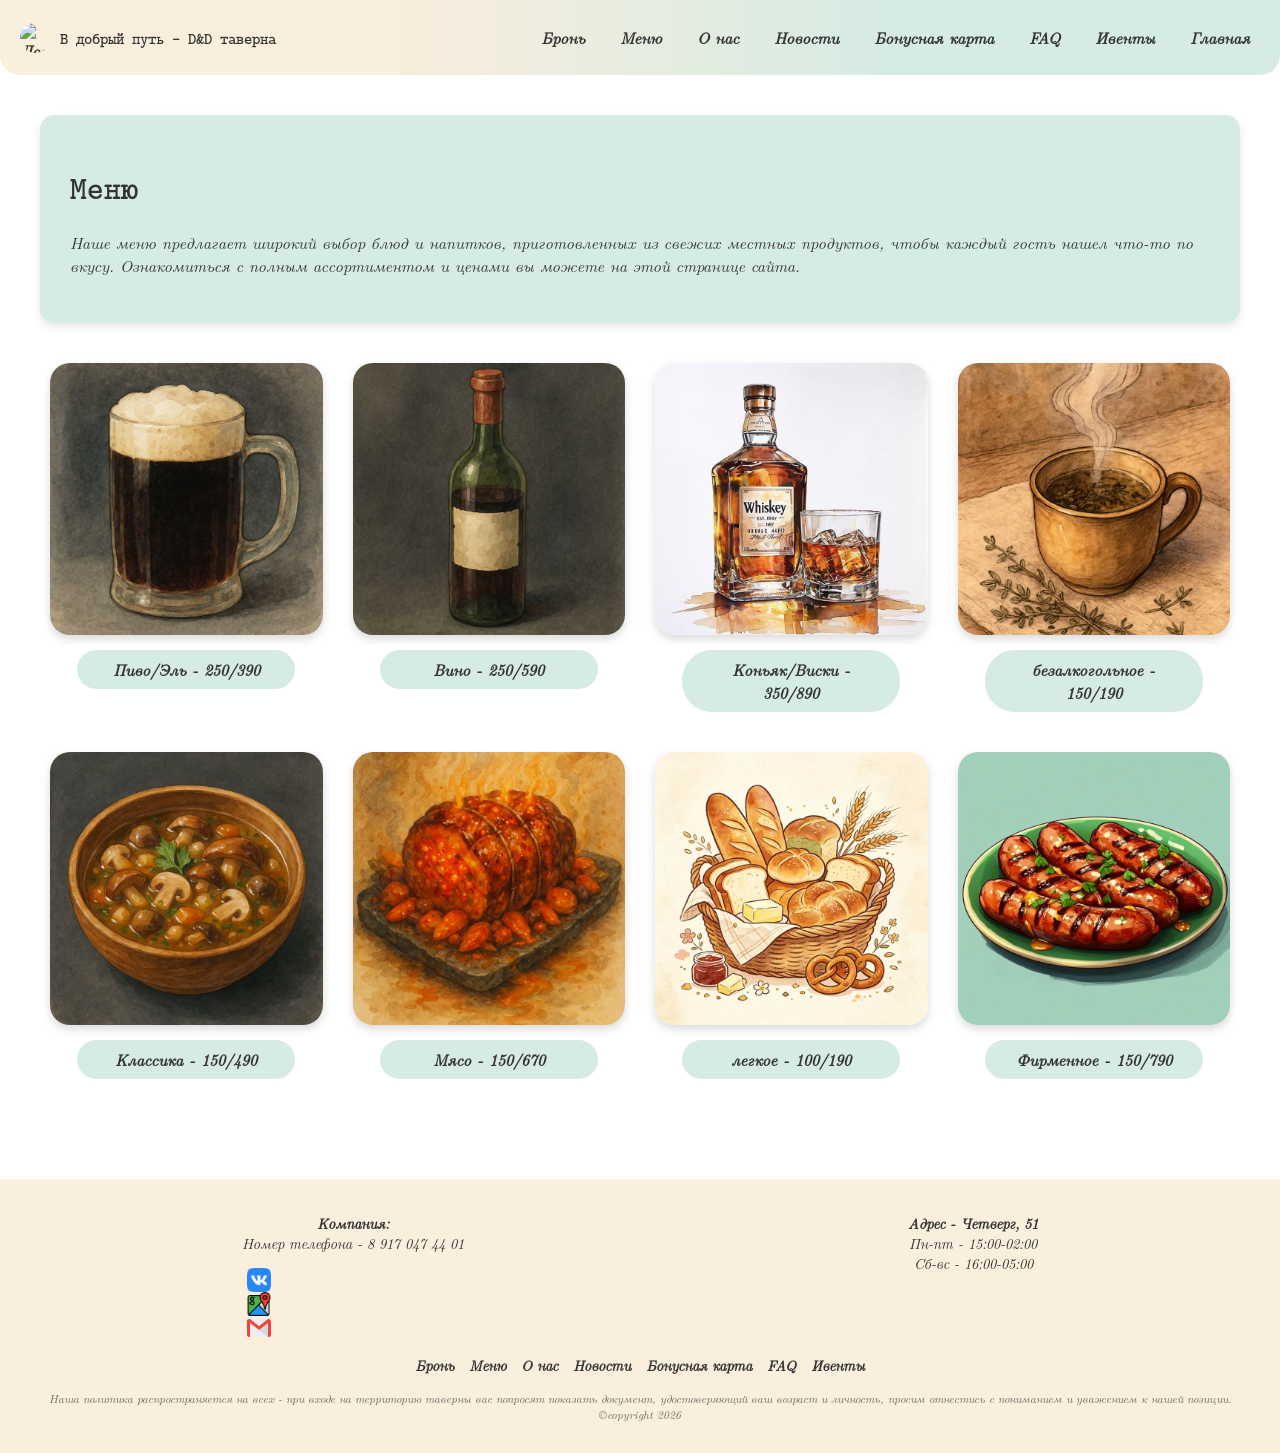
==== menu.html @ db8d9962 "add all files" ====
<!DOCTYPE html>
<html lang="ru">
<head>
    <meta charset="UTF-8">
    <meta name="viewport" content="width=device-width, initial-scale=1.0">
    <title>Меню - D&D таверна</title>
    <link rel="stylesheet" href="style.css"> <!-- Убедитесь, что путь правильный -->
</head>
<body>

    <!-- ШАПКА -->
    <header class="header">
        <div class="logo">
            <!-- Замените img/logo.png на путь к вашей иконке глобуса -->
            <img src="img/logo.png" alt="Логотип" class="rounded-logo">
            <span>В добрый путь - D&D таверна</span>
        </div>
        <nav>
            <ul>
                <li><a href="booking.html">Бронь</a></li>
                <li><a href="menu.html">Меню</a></li>
                <li><a href="about.html">О нас</a></li>
                <li><a href="news.html">Новости</a></li>
                <li><a href="card.html">Бонусная карта</a></li>
                <li><a href="faq.html">FAQ</a></li>
                <li><a href="events.html">Ивенты</a></li>
                <li><a href="index.html">Главная</a></li>
            </ul>
        </nav>
    </header>

    <!-- ОСНОВНОЙ КОНТЕНТ -->
    <div class="container">
        
        <!-- Вводный блок с описанием -->
        <div class="section intro-section">
            <div class="section-text">
                <h1>Меню</h1>
                <p>Наше меню предлагает широкий выбор блюд и напитков, приготовленных из свежих местных продуктов, чтобы каждый гость нашел что-то по вкусу. Ознакомиться с полным ассортиментом и ценами вы можете на этой странице сайта.</p>
            </div>
        </div>

        <!-- Сетка с карточками (Напитки) -->
        <div class="menu-grid">
            <div class="menu-item">
                <div class="menu-image">
                    <!-- Замените пути к картинкам -->
                    <img src="img/1.jpg" alt="Пиво">
                </div>
                <div class="menu-label">Пиво/Эль - 250/390</div>
            </div>
            <div class="menu-item">
                <div class="menu-image">
                    <img src="img/2.jpg" alt="Вино">
                </div>
                <div class="menu-label">Вино - 250/590</div>
            </div>
            <div class="menu-item">
                <div class="menu-image">
                    <img src="img/3.jpg" alt="Виски">
                </div>
                <div class="menu-label">Коньяк/Виски - 350/890</div>
            </div>
            <div class="menu-item">
                <div class="menu-image">
                    <img src="img/4.jpg" alt="Безалкогольное">
                </div>
                <div class="menu-label">безалкогольное - 150/190</div>
            </div>
        </div>

        <!-- Сетка с карточками (Еда) -->
        <div class="menu-grid">
            <div class="menu-item">
                <div class="menu-image">
                    <img src="img/5.jpg" alt="Классика">
                </div>
                <div class="menu-label">Классика - 150/490</div>
            </div>
            <div class="menu-item">
                <div class="menu-image">
                    <img src="img/6.jpg" alt="Мясо">
                </div>
                <div class="menu-label">Мясо - 150/670</div>
            </div>
            <div class="menu-item">
                <div class="menu-image">
                    <img src="img/7.jpg" alt="Легкое">
                </div>
                <div class="menu-label">легкое - 100/190</div>
            </div>
            <div class="menu-item">
                <div class="menu-image">
                    <img src="img/8.jpg" alt="Фирменное">
                </div>
                <div class="menu-label">Фирменное - 150/790</div>
            </div>
        </div>

    </div>

    <!-- ПОДВАЛ -->
    <footer>
        <div class="footer-info">
            <div>
                <p><strong>Компания:</strong><br>Номер телефона - 8 917 047 44 01</p>
                <div class="social-icons">
                    <a href="#"><img src="img/vk.png" alt="VK"></a>
                    <a href="#"><img src="img/google.png" alt="OK"></a>
                    <a href="#"><img src="img/mail.png" alt="Mail"></a>
                </div>
            </div>
            <div>
                <p><strong>Адрес - Четверг, 51</strong><br>
                Пн-пт - 15:00-02:00<br>
                Сб-вс - 16:00-05:00</p>
            </div>
        </div>
        
        <div class="footer-nav">
            <ul>
                <li><a href="booking.html">Бронь</a></li>
                <li><a href="menu.html">Меню</a></li>
                <li><a href="about.html">О нас</a></li>
                <li><a href="news.html">Новости</a></li>
                <li><a href="card.html">Бонусная карта</a></li>
                <li><a href="faq.html">FAQ</a></li>
                <li><a href="events.html">Ивенты</a></li>
            </ul>
        </div>
        
        <p style="font-size: 0.8em; margin-top: 15px; opacity: 0.7;">
            Наша политика распространяется на всех - при входе на территорию таверны вас попросят показать документ, удостоверяющий ваш возраст и личность, просим отнестись с пониманием и уважением к нашей позиции.<br>
            ©copyright 2026
        </p>
    </footer>

</body>
</html>
---- style.css ----
/* =========================================
   1. БАЗОВЫЕ СТИЛИ И ШРИФТЫ
   ========================================= */
@font-face {
  font-family: 'NewFontMMM';
  src: url('img/NewCMMono10-Bold.otf') format('opentype');
  font-weight: 400;
  font-display: swap;
}
@font-face {
  font-family: 'NewFontSSS';
  src: url('img/NewCM10-Italic.otf') format('opentype');
  font-weight: 400;
  font-display: swap;
}

body {
    font-family: 'NewFontSSS', sans-serif;
    background-color: #ffffff;
    color: #333;
    margin: 0;
    padding: 0;
}

span { font-family: 'NewFontMMM'; }
h1, h2, h3, h4, h5, h6 { font-family: 'NewFontMMM', monospace; }
p { font-family: 'NewFontSSS', sans-serif; }
img { max-width: 100%; height: auto; display: block; }

/* =========================================
   2. ШАПКА И ПОДВАЛ
   ========================================= */
.header {
    display: flex;
    justify-content: space-between;
    align-items: center;
    height: 75px;
    background: linear-gradient(90deg, #FAEEDD 30%, #D5EBE4 70%);
    border-bottom-left-radius: 20px;
    border-bottom-right-radius: 20px;
    padding: 0 20px;
    box-sizing: border-box;
}

.logo { display: flex; align-items: center; font-weight: bold; }
.rounded-logo { width: 30px; height: 30px; border-radius: 50%; margin-right: 10px; object-fit: cover; }

.header nav ul {
    list-style: none; padding: 0; margin: 0;
    display: flex; gap: 15px; flex-wrap: wrap;
}
.header nav ul li a {
    text-decoration: none; color: #333; font-weight: bold;
    padding: 8px 10px; border-radius: 5px; transition: background 0.3s;
}
.header nav ul li a:hover { background-color: rgba(255,255,255,0.5); }

footer {
    background-color: #FAEEDD; color: #333; text-align: center;
    padding: 20px; font-size: 0.9em; margin-top: 40px;
}
footer .footer-nav ul {
    list-style: none; padding: 0; margin: 0 0 15px 0;
    display: flex; justify-content: center; flex-wrap: wrap; gap: 15px;
}
footer .footer-nav ul li a { text-decoration: none; color: #333; font-weight: bold; }
.footer-info { display: flex; justify-content: space-around; margin-bottom: 15px; flex-wrap: wrap; }
.social-icons img { width: 24px; height: 24px; vertical-align: middle; margin: 0 5px; }

/* =========================================
   3. ОБЩИЕ КОМПОНЕНТЫ
   ========================================= */
.container { max-width: 1200px; margin: 20px auto; padding: 20px; }

/* Универсальный баннер */
.banner {
    padding: 30px 40px;
    border-radius: 25px;
    margin-bottom: 30px;
    display: flex;
    justify-content: space-between;
    align-items: center;
    gap: 20px;
}
.banner-mint { background-color: #D5EBE4; color: #333; }
.banner-green { background-color: #45B980; color: white; }
.banner h1 { margin-top: 0; margin-bottom: 15px; font-size: 2em; }
.banner p { margin: 0; line-height: 1.5; font-size: 1.1em; max-width: 90%; }

/* Универсальные секции */
.section {
    display: flex; align-items: center; margin-bottom: 40px;
    background-color: #D5EBE4; padding: 30px;
    border-radius: 15px; box-shadow: 0 4px 8px rgba(0, 0, 0, 0.1);
    gap: 30px;
}
.section.reverse { flex-direction: row-reverse; }
.section-text { flex: 1; }
.section-image { flex: 1; text-align: center; }
.section-image img { border-radius: 15px; box-shadow: 0 4px 8px rgba(0, 0, 0, 0.1); }

/* Кнопки */
.button {
    display: inline-block;
    background: rgba(255, 255, 255, 0.5);
    color: #333;
    border: 2px solid #fff;
    padding: 15px 30px;
    border-radius: 15px;
    font-family: 'NewFontSSS', sans-serif;
    font-size: 1.1em;
    font-weight: bold;
    text-align: center;
    text-decoration: none;
    cursor: pointer;
    transition: all 0.3s ease;
    margin-top: 15px;
}
.button:hover { background: #fff; color: #45B980; transform: translateY(-2px); }

/* Модальные окна */
.modal {
    border: none; border-radius: 20px; padding: 0;
    width: 90%; max-width: 450px;
    box-shadow: 0 10px 30px rgba(0, 0, 0, 0.2);
    background-color: #fff; margin: auto;
    font-family: 'NewFontSSS', sans-serif;
}
.modal::backdrop { background-color: rgba(0, 0, 0, 0.5); backdrop-filter: blur(3px); }
.modal-header {
    background-color: #45B980; color: #333; padding: 20px;
    display: flex; justify-content: space-between; align-items: center;
    border-bottom: 2px solid #e0d0b8;
}
.modal-header h2 { margin: 0; font-size: 1.4em; }
.close-btn { background: none; border: none; color: #333; font-size: 2em; cursor: pointer; line-height: 1; }
.close-btn:hover { color: #45B980; }
.modal-body { padding: 25px; text-align: center; font-size: 1.1em; }

.highlight-box {
    background-color: #D5EBE4; padding: 15px; border-radius: 10px;
    font-weight: bold; font-size: 1.3em; color: #333;
    margin: 15px 0; border: 2px dashed #45B980;
    display: inline-block; width: 100%; box-sizing: border-box;
}

/* =========================================
   4. СТРАНИЦЫ
   ========================================= */

/* --- Главная (Шахматка) --- */
.home-grid { display: grid; grid-template-columns: 1fr 1fr; gap: 30px; margin: 30px 0; }
.home-card.text-card {
    background-color: #D5EBE4; border-radius: 30px; padding: 40px;
    display: flex; flex-direction: column; justify-content: space-between;
}
.home-card p { margin-top: 0; margin-bottom: 30px; line-height: 1.6; font-size: 1.1em; color: #333; }
.home-btn {
    background-color: rgba(255, 255, 255, 0.4); color: #fff; border: none;
    padding: 20px 40px; border-radius: 20px; font-size: 1.5em;
    font-family: 'NewFontSSS', cursive; cursor: pointer; transition: all 0.3s ease;
    width: 100%; text-align: center; letter-spacing: 2px;
}
.home-btn:hover { background-color: rgba(255, 255, 255, 0.7); color: #45B980; }
.home-image { width: 100%; height: 100%; border-radius: 30px; overflow: hidden; box-shadow: 0 10px 20px rgba(0, 0, 0, 0.15); }
.home-image img { width: 100%; height: 100%; object-fit: cover; }

/* --- Меню --- */
.menu-grid { display: grid; grid-template-columns: repeat(4, 1fr); gap: 30px; margin-bottom: 40px; padding: 0 10px; }
.menu-item { display: flex; flex-direction: column; align-items: center; text-align: center; }
.menu-image {
    width: 100%; aspect-ratio: 1 / 1; border-radius: 20px; overflow: hidden;
    box-shadow: 0 4px 10px rgba(0, 0, 0, 0.15); margin-bottom: 15px; background-color: #fff;
}
.menu-image img { width: 100%; height: 100%; object-fit: cover; transition: transform 0.3s; }
.menu-item:hover .menu-image img { transform: scale(1.05); }
.menu-label { background-color: #D5EBE4; color: #333; padding: 8px 20px; border-radius: 30px; font-weight: bold; width: 80%; box-sizing: border-box; }

/* --- FAQ --- */
.faq-list { display: flex; flex-direction: column; gap: 15px; margin-bottom: 40px; }
.faq-item { background-color: #D5EBE4; border-radius: 20px; transition: background-color 0.3s; overflow: hidden; }
.faq-item summary { padding: 20px 25px; font-weight: bold; cursor: pointer; list-style: none; position: relative; outline: none; }
.faq-item summary::-webkit-details-marker { display: none; }
.faq-item summary::after {
    content: '+'; position: absolute; right: 25px; top: 50%;
    transform: translateY(-50%); font-size: 1.5em; color: #45B980; transition: transform 0.3s;
}
.faq-item[open] summary::after { content: '−'; transform: translateY(-50%) rotate(180deg); }
.faq-item[open] { background-color: #E8F4EF; }
.faq-answer { padding: 0 25px 20px 25px; color: #444; line-height: 1.6; animation: fadeIn 0.4s ease-in-out; }
@keyframes fadeIn { from { opacity: 0; transform: translateY(-5px); } to { opacity: 1; transform: translateY(0); } }

/* --- Ивенты --- */
.events-grid { display: grid; grid-template-columns: repeat(3, 1fr); gap: 20px; margin-bottom: 40px; }
.event-card { background-color: #D5EBE4; border-radius: 20px; overflow: hidden; display: flex; flex-direction: column; box-shadow: 0 4px 10px rgba(0,0,0,0.05); }
.event-card img { width: 100%; height: 200px; object-fit: cover; }
.event-content { padding: 20px; display: flex; flex-direction: column; flex: 1; }
.event-content strong { display: block; margin-bottom: 10px; font-size: 1.1em; }
.event-content p { margin: 0 0 15px 0; font-size: 0.95em; line-height: 1.4; flex: 1; }
.event-date { color: #45B980; font-weight: bold; font-size: 0.9em; }
.review-btn { white-space: nowrap; background: rgba(255,255,255,0.4); }
.review-btn:hover { background: white; color: #45B980; }

/* --- О нас (Руководство) --- */
.about-page { display: flex; flex-direction: column; gap: 30px; margin: 30px 0; }
.about-info-grid { display: grid; grid-template-columns: 1fr 1fr; gap: 30px; }
.about-info-card { background-color: #D5EBE4; border-radius: 25px; padding: 30px; }
.about-info-card h2 { margin-top: 0; margin-bottom: 15px; font-size: 1.5em; color: #333; }
.about-info-card p { margin: 0; line-height: 1.6; color: #444; }

.leadership-section {
    background-color: #D5EBE4; border-radius: 25px; padding: 30px 40px;
    display: flex; flex-direction: column; align-items: flex-start;
}
.leadership-section > h2 { margin-top: 0; margin-bottom: 30px; font-size: 1.8em; color: #333; width: 100%; }
.leadership-grid { display: grid; grid-template-columns: repeat(4, 1fr); gap: 20px; width: 100%; }
.leader-card { display: flex; flex-direction: column; align-items: center; text-align: center; }
.leader-image { width: 100%; aspect-ratio: 1 / 1; border-radius: 20px; overflow: hidden; margin-bottom: 15px; box-shadow: 0 4px 10px rgba(0, 0, 0, 0.15); }
.leader-image img { width: 100%; height: 100%; object-fit: cover; transition: filter 0.3s ease; }
.leader-info { display: flex; flex-direction: column; gap: 5px; }
.leader-info strong { font-size: 1.1em; color: #333; }
.leader-info span { font-size: 0.95em; color: #45B980; font-weight: bold; }

/* --- Новости --- */
.news-grid { display: grid; grid-template-columns: 1fr 1fr; gap: 40px 30px; margin: 30px 0 50px; }
.news-card { position: relative; display: flex; align-items: center; gap: 20px; }
.news-image {
    flex-shrink: 0; width: 200px; height: 200px; border-radius: 20px;
    overflow: hidden; box-shadow: 0 4px 10px rgba(0, 0, 0, 0.15);
    position: relative; z-index: 2;
}
.news-image img { width: 100%; height: 100%; object-fit: cover; }
.news-content {
    background-color: #D5EBE4; padding: 20px; border-radius: 20px; flex: 1;
    margin-left: -30px; padding-left: 40px; min-height: 150px;
    display: flex; flex-direction: column; justify-content: center;
}
.news-content p { margin: 0 0 10px 0; font-size: 0.95em; line-height: 1.4; color: #333; }
.news-date-small { font-size: 0.85em; color: #45B980; font-weight: bold; }
.news-date-bottom {
    position: absolute; bottom: -25px; left: 50px;
    color: #45B980; font-weight: bold; font-size: 1em; font-style: italic; z-index: 3;
}

/* --- Бонусная карта --- */
.card-section { display: flex; justify-content: center; align-items: center; gap: 20px; margin: 40px 0; position: relative; }
.card-dice { width: 150px; flex-shrink: 0; filter: drop-shadow(0 10px 15px rgba(0,0,0,0.2)); }
.left-dice { transform: rotate(-15deg) translateY(-50px); }
.right-dice { transform: rotate(15deg) translateY(50px); }
.card-form-container { background-color: #D5EBE4; padding: 40px 50px; border-radius: 30px; width: 100%; max-width: 600px; box-shadow: 0 10px 30px rgba(0, 0, 0, 0.05); z-index: 2; }
.card-form-container h2 { margin-top: 0; margin-bottom: 30px; font-size: 1.6em; color: #333; text-align: left; }
.form-group { margin-bottom: 20px; display: flex; flex-direction: column; }
.form-group label { margin-bottom: 8px; font-weight: bold; color: #333; font-size: 1em; }
.form-group input {
    padding: 15px 20px; border: none; border-radius: 25px;
    font-size: 1em; font-family: 'NewFontSSS', sans-serif;
    background-color: #fff; color: #333; outline: none; transition: box-shadow 0.3s ease;
}
.form-group input:focus { box-shadow: 0 0 0 3px #45B980; }
.form-group input::placeholder { color: #999; }
.error-text { color: #d9534f; font-size: 0.85em; margin-top: 5px; min-height: 15px; }
.submit-btn {
    width: 100%; background-color: rgba(255, 255, 255, 0.4); color: #fff;
    font-size: 1.5em; padding: 15px; border-radius: 20px; margin-top: 10px;
    border: none; cursor: pointer; font-family: 'NewFontSSS', cursive; transition: all 0.3s ease;
}
.submit-btn:hover { background-color: rgba(255, 255, 255, 0.7); color: #45B980; }

/* --- Плашка успеха --- */
.toast-notification {
    position: fixed; top: 20px; left: 50%; transform: translateX(-50%) translateY(-100px);
    background-color: #45B980; color: white; padding: 15px 30px; border-radius: 15px;
    font-size: 1.1em; box-shadow: 0 5px 15px rgba(0,0,0,0.2); z-index: 1000;
    transition: transform 0.4s ease, opacity 0.4s ease; opacity: 0;
    font-family: 'NewFontSSS', sans-serif; text-align: center;
}
.toast-notification.show { transform: translateX(-50%) translateY(0); opacity: 1; }

/* =========================================
   5. АДАПТИВНОСТЬ (Собрано в одном месте)
   ========================================= */
@media (max-width: 992px) {
    .menu-grid, .events-grid { grid-template-columns: repeat(2, 1fr); }
    .section { flex-direction: column; text-align: center; }
    .section.reverse { flex-direction: column; }
    .banner { flex-direction: column; text-align: center; }
    .banner p { max-width: 100%; }
    
    .home-grid { grid-template-columns: 1fr; }
    .home-grid > div:nth-child(1) { order: 1; }
    .home-grid > div:nth-child(2) { order: 2; }
    .home-grid > div:nth-child(3) { order: 3; }
    .home-grid > div:nth-child(4) { order: 4; }
    .home-btn { font-size: 1.2em; padding: 15px 20px; }
    
    .leadership-grid { grid-template-columns: repeat(2, 1fr); }
    
    .news-grid { grid-template-columns: 1fr; }
    .news-card { flex-direction: column; gap: 0; }
    .news-image { width: 100%; height: 250px; }
    .news-content {
        margin-left: 0; padding-left: 20px; border-radius: 0 0 20px 20px;
        margin-top: -20px; padding-top: 30px;
    }
    .news-date-bottom { position: static; margin-top: 15px; margin-left: 20px; text-align: left; }
    
    .card-dice { display: none; }
    .card-form-container { padding: 30px; }
}

@media (max-width: 768px) {
    .about-info-grid { grid-template-columns: 1fr; }
}

@media (max-width: 576px) {
    .header { flex-direction: column; height: auto; padding: 15px; gap: 15px; }
    .header nav ul { justify-content: center; }
    .menu-grid, .events-grid { grid-template-columns: 1fr; }
    .footer-info { flex-direction: column; gap: 20px; }
    .banner { padding: 20px; }
    .banner h1 { font-size: 1.5em; }
    .leadership-grid { grid-template-columns: 1fr; }
    .leadership-section { padding: 20px; }
}
/* =========================================
   ИСПРАВЛЕНИЯ ДЛЯ ГЛАВНОЙ СТРАНИЦЫ (index.html)
   ========================================= */

/* Сетка для главной страницы */
.about-layout {
    display: grid;
    grid-template-columns: 1fr 1fr; /* Две колонки */
    grid-template-rows: auto auto; /* Две строки */
    gap: 30px;
    margin-top: 30px;
    margin-bottom: 30px;
}

/* Верхний текстовый блок */
.about-text-block {
    background-color: #D5EBE4;
    border-radius: 30px;
    padding: 40px;
}

.about-text-block p {
    margin-top: 0;
    margin-bottom: 15px;
    line-height: 1.6;
    font-size: 1.05em;
    color: #333;
}
.about-text-block p:last-child { margin-bottom: 0; }

/* Правая картинка (растягиваем на две строки) */
.about-side-image {
    grid-column: 2;
    grid-row: 1 / span 2;
    border-radius: 30px;
    overflow: hidden;
    box-shadow: 0 10px 20px rgba(0, 0, 0, 0.15);
}

.about-side-image img {
    width: 100%;
    height: 100%;
    object-fit: cover;
}

/* Нижний блок (Кубик + Текст + Кнопка) */
.about-bottom-block {
    display: flex;
    align-items: center;
    gap: 30px;
    background-color: #D5EBE4;
    border-radius: 30px;
    padding: 40px;
    position: relative; /* Чтобы кубик мог вылезать за края */
}

/* Кубик */
.about-dice {
    flex-shrink: 0;
    width: 150px;
    margin-left: -60px; /* Сдвигаем кубик влево */
    filter: drop-shadow(0 10px 15px rgba(0,0,0,0.3));
    transform: rotate(-15deg);
}

.about-bottom-content { flex: 1; }

.about-bottom-content p {
    margin-top: 0;
    margin-bottom: 20px;
    line-height: 1.6;
    font-size: 1.05em;
    color: #333;
}

/* =========================================
   КНОПКА "ЗАБРОНИРОВАТЬ" (Стили как на макете)
   ========================================= */
a.about-btn {
    display: block; /* Делаем блочной, чтобы занимала всю ширину */
    background-color: rgba(255, 255, 255, 0.4); /* Полупрозрачный белый */
    color: #fff; /* Белый текст */
    border: none;
    padding: 15px 40px;
    border-radius: 20px;
    font-size: 1.5em;
    font-family: 'NewFontSSS', cursive; /* Рукописный шрифт */
    cursor: pointer;
    transition: all 0.3s ease;
    text-align: center;
    letter-spacing: 2px;
    box-shadow: 0 4px 10px rgba(0,0,0,0.1);
    text-decoration: none; /* Убираем подчеркивание ссылки */
    box-sizing: border-box;
    width: 100%;
}

a.about-btn:hover {
    background-color: rgba(255, 255, 255, 0.7);
    color: #45B980;
    text-decoration: none;
}

/* --- Адаптивность --- */
@media (max-width: 992px) {
    .about-layout { grid-template-columns: 1fr; }
    
    .about-side-image {
        grid-column: 1;
        grid-row: auto;
        height: 400px;
        order: -1; /* Картинка поднимается наверх */
    }
    
    .about-bottom-block {
        flex-direction: column;
        text-align: center;
    }
    
    .about-dice {
        margin-left: 0;
        margin-top: -80px;
        width: 120px;
    }
}
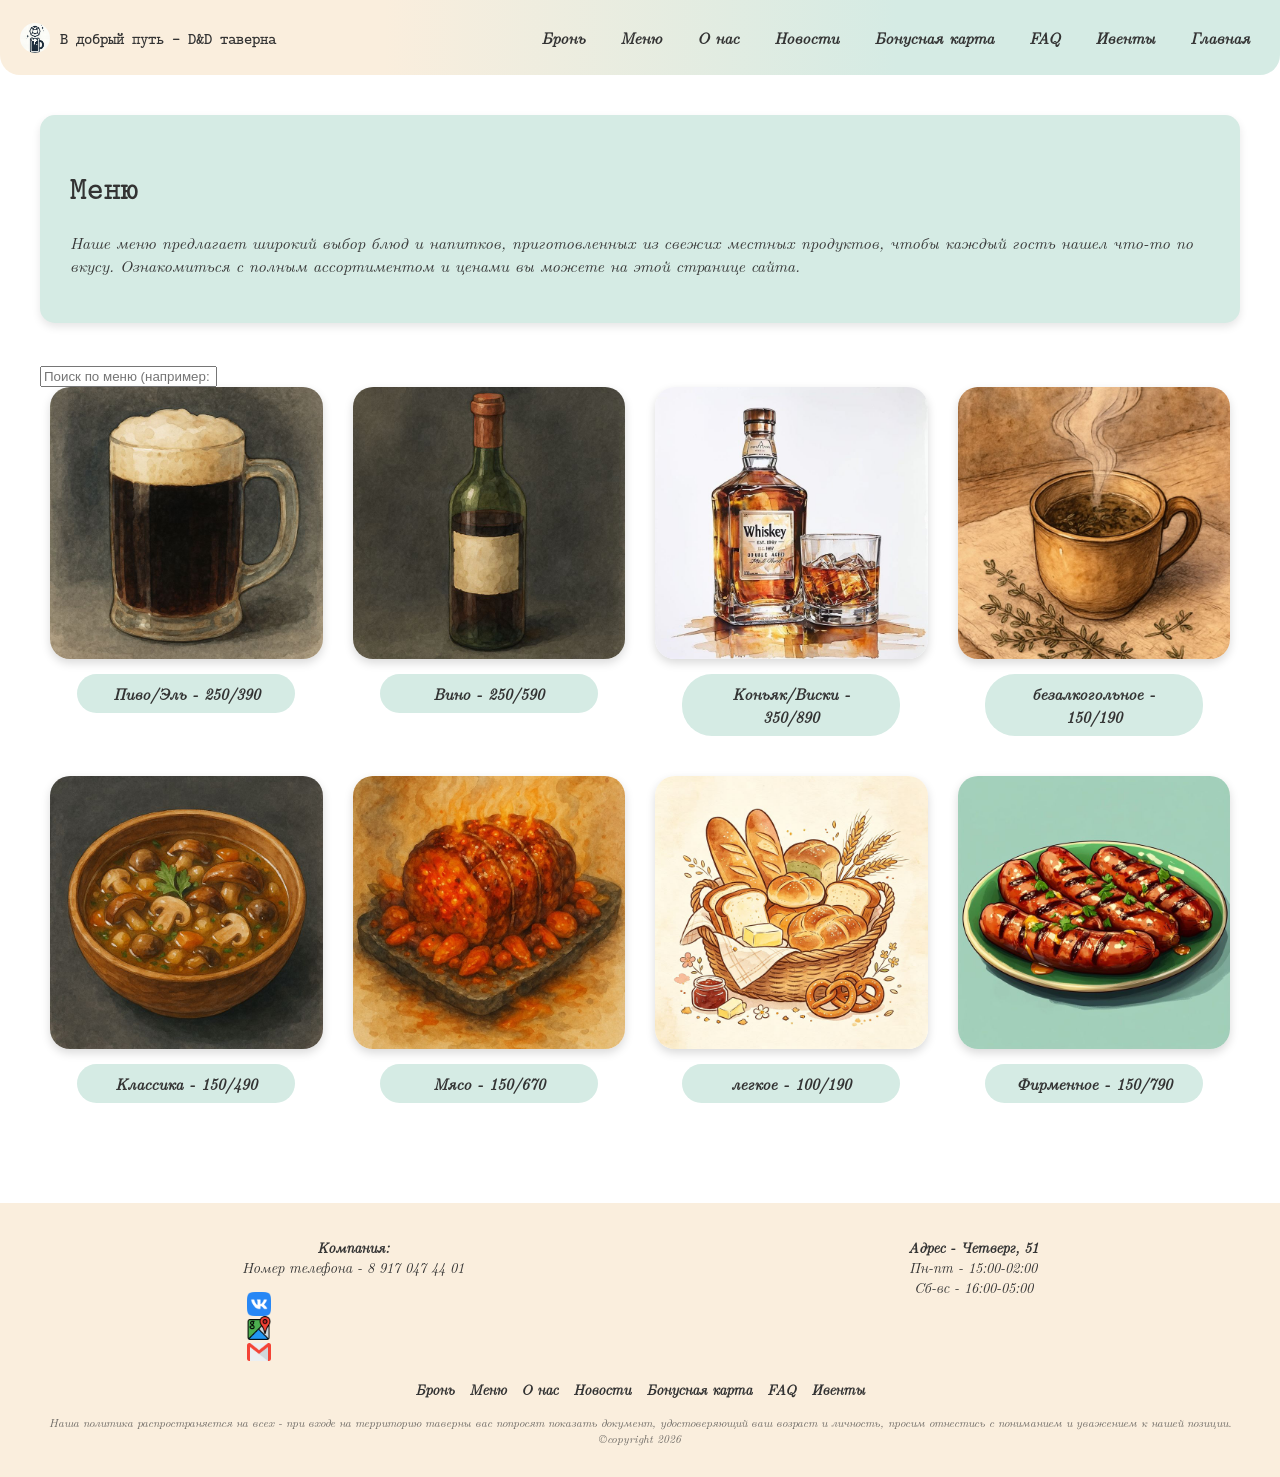
==== commit b339644e: "Update menu.html add shi for search" ====
--- a/menu.html
+++ b/menu.html
@@ -39,7 +39,10 @@
                 <p>Наше меню предлагает широкий выбор блюд и напитков, приготовленных из свежих местных продуктов, чтобы каждый гость нашел что-то по вкусу. Ознакомиться с полным ассортиментом и ценами вы можете на этой странице сайта.</p>
             </div>
         </div>
-
+ <div class="menu-search-box">
+            <input type="text" id="menuSearch" placeholder="Поиск по меню (например: пиво, мясо, 150)..." aria-label="Поиск по меню">
+        </div>
+        <p id="menuEmptyMsg" class="menu-empty-msg" style="display: none;">По вашему запросу ничего не найдено.</p>
         <!-- Сетка с карточками (Напитки) -->
         <div class="menu-grid">
             <div class="menu-item">
@@ -136,4 +139,4 @@
     </footer>
 
 </body>
-</html>+</html>
--- a/style.css
+++ b/style.css
@@ -72,7 +72,6 @@
    ========================================= */
 .container { max-width: 1200px; margin: 20px auto; padding: 20px; }
 
-/* Универсальный баннер */
 .banner {
     padding: 30px 40px;
     border-radius: 25px;
@@ -87,7 +86,6 @@
 .banner h1 { margin-top: 0; margin-bottom: 15px; font-size: 2em; }
 .banner p { margin: 0; line-height: 1.5; font-size: 1.1em; max-width: 90%; }
 
-/* Универсальные секции */
 .section {
     display: flex; align-items: center; margin-bottom: 40px;
     background-color: #D5EBE4; padding: 30px;
@@ -99,7 +97,6 @@
 .section-image { flex: 1; text-align: center; }
 .section-image img { border-radius: 15px; box-shadow: 0 4px 8px rgba(0, 0, 0, 0.1); }
 
-/* Кнопки */
 .button {
     display: inline-block;
     background: rgba(255, 255, 255, 0.5);
@@ -118,7 +115,6 @@
 }
 .button:hover { background: #fff; color: #45B980; transform: translateY(-2px); }
 
-/* Модальные окна */
 .modal {
     border: none; border-radius: 20px; padding: 0;
     width: 90%; max-width: 450px;
@@ -148,8 +144,8 @@
    4. СТРАНИЦЫ
    ========================================= */
 
-/* --- Главная (Шахматка) --- */
-.home-grid { display: grid; grid-template-columns: 1fr 1fr; gap: 30px; margin: 30px 0; }
+/* --- Главная (Шахматка, если используется) --- */
+.home-grid { display: grid; grid-template-columns: minmax(0, 1fr) minmax(0, 1fr); gap: 30px; margin: 30px 0; }
 .home-card.text-card {
     background-color: #D5EBE4; border-radius: 30px; padding: 40px;
     display: flex; flex-direction: column; justify-content: space-between;
@@ -222,7 +218,7 @@
 .leader-info span { font-size: 0.95em; color: #45B980; font-weight: bold; }
 
 /* --- Новости --- */
-.news-grid { display: grid; grid-template-columns: 1fr 1fr; gap: 40px 30px; margin: 30px 0 50px; }
+.news-grid { display: grid; grid-template-columns: minmax(0, 1fr) minmax(0, 1fr); gap: 40px 30px; margin: 30px 0 50px; }
 .news-card { position: relative; display: flex; align-items: center; gap: 20px; }
 .news-image {
     flex-shrink: 0; width: 200px; height: 200px; border-radius: 20px;
@@ -266,6 +262,29 @@
 }
 .submit-btn:hover { background-color: rgba(255, 255, 255, 0.7); color: #45B980; }
 
+/* --- Для jsки калькулятора ---*/
+.calc-section {
+    display: grid;
+    grid-template-columns: minmax(0, 1fr) minmax(0, 1fr);
+    gap: 30px;
+    margin: 30px 0;
+    align-items: stretch;
+}
+.calc-section .card-form-container { max-width: none; }
+
+.form-group select {
+    padding: 15px 20px; border: none; border-radius: 25px;
+    font-size: 1em; font-family: 'NewFontSSS', sans-serif;
+    background-color: #fff; color: #333; outline: none;
+    transition: box-shadow 0.3s ease; cursor: pointer;
+}
+.form-group select:focus { box-shadow: 0 0 0 3px #45B980; }
+
+.calc-result { display: flex; flex-direction: column; justify-content: center; }
+.calc-result-text { margin: 0; font-size: 1.2em; line-height: 1.6; color: #333; }
+.calc-price { font-size: 2.2em; font-weight: bold; color: #45B980; margin: 10px 0; }
+.calc-detail { font-size: 1em; color: #444; margin: 0; }
+
 /* --- Плашка успеха --- */
 .toast-notification {
     position: fixed; top: 20px; left: 50%; transform: translateX(-50%) translateY(-100px);
@@ -277,35 +296,163 @@
 .toast-notification.show { transform: translateX(-50%) translateY(0); opacity: 1; }
 
 /* =========================================
-   5. АДАПТИВНОСТЬ (Собрано в одном месте)
+   5. ГЛАВНАЯ СТРАНИЦА (index.html)
+   ========================================= */
+.about-layout {
+    display: grid;
+    grid-template-columns: minmax(0, 1fr) minmax(0, 1fr);
+    grid-template-rows: auto auto;
+    gap: 30px;
+    margin: 30px 0;
+}
+
+.about-text-block {
+    background-color: #D5EBE4;
+    border-radius: 30px;
+    padding: 40px;
+}
+.about-text-block p {
+    margin-top: 0;
+    margin-bottom: 15px;
+    line-height: 1.6;
+    font-size: 1.05em;
+    color: #333;
+}
+.about-text-block p:last-child { margin-bottom: 0; }
+
+/* Картинка справа: absolute, чтобы не растягивать строки грида */
+.about-side-image {
+    grid-column: 2;
+    grid-row: 1 / span 2;
+    position: relative;
+    min-height: 420px;
+    border-radius: 30px;
+    overflow: hidden;
+    box-shadow: 0 10px 20px rgba(0, 0, 0, 0.15);
+}
+.about-side-image img {
+    position: absolute;
+    inset: 0;
+    width: 100%;
+    height: 100%;
+    object-fit: cover;
+}
+
+.about-bottom-block {
+    position: relative;
+    display: flex;
+    align-items: center;
+    gap: 30px;
+    min-width: 0;
+    background-color: #D5EBE4;
+    border-radius: 30px;
+    padding: 40px 40px 40px 120px; /* слева место под кубик */
+}
+
+.about-dice {
+    position: absolute;
+    left: -30px;
+    top: 50%;
+    width: 140px;
+    margin: 0;
+    transform: translateY(-50%) rotate(-15deg);
+    filter: drop-shadow(0 10px 15px rgba(0,0,0,0.3));
+}
+
+.about-bottom-content { flex: 1; min-width: 0; }
+.about-bottom-content p {
+    margin-top: 0;
+    margin-bottom: 20px;
+    line-height: 1.6;
+    font-size: 1.05em;
+    color: #333;
+}
+
+a.about-btn {
+    display: block;
+    width: 100%;
+    box-sizing: border-box;
+    background-color: rgba(255, 255, 255, 0.4);
+    color: #fff;
+    border: none;
+    padding: 15px 40px;
+    border-radius: 20px;
+    font-size: 1.5em;
+    font-family: 'NewFontSSS', cursive;
+    cursor: pointer;
+    transition: all 0.3s ease;
+    text-align: center;
+    letter-spacing: 2px;
+    box-shadow: 0 4px 10px rgba(0,0,0,0.1);
+    text-decoration: none;
+}
+a.about-btn:hover {
+    background-color: rgba(255, 255, 255, 0.7);
+    color: #45B980;
+    text-decoration: none;
+}
+
+/* =========================================
+   6. АДАПТИВНОСТЬ (всегда в самом конце)
    ========================================= */
 @media (max-width: 992px) {
     .menu-grid, .events-grid { grid-template-columns: repeat(2, 1fr); }
-    .section { flex-direction: column; text-align: center; }
-    .section.reverse { flex-direction: column; }
+    .section, .section.reverse { flex-direction: column; text-align: center; }
     .banner { flex-direction: column; text-align: center; }
     .banner p { max-width: 100%; }
-    
-    .home-grid { grid-template-columns: 1fr; }
-    .home-grid > div:nth-child(1) { order: 1; }
-    .home-grid > div:nth-child(2) { order: 2; }
-    .home-grid > div:nth-child(3) { order: 3; }
-    .home-grid > div:nth-child(4) { order: 4; }
+    .home-grid { grid-template-columns: minmax(0, 1fr); }
     .home-btn { font-size: 1.2em; padding: 15px 20px; }
-    
     .leadership-grid { grid-template-columns: repeat(2, 1fr); }
-    
-    .news-grid { grid-template-columns: 1fr; }
-    .news-card { flex-direction: column; gap: 0; }
-    .news-image { width: 100%; height: 250px; }
-    .news-content {
-        margin-left: 0; padding-left: 20px; border-radius: 0 0 20px 20px;
-        margin-top: -20px; padding-top: 30px;
-    }
-    .news-date-bottom { position: static; margin-top: 15px; margin-left: 20px; text-align: left; }
-    
     .card-dice { display: none; }
     .card-form-container { padding: 30px; }
+
+       /* Калькулятор */
+    .calc-section {
+        grid-template-columns: minmax(0, 1fr);
+        gap: 20px;
+    }
+    .calc-section .card-form-container {
+        width: 100%;
+        box-sizing: border-box;
+    }
+    .calc-form select,
+    .calc-form .submit-btn {
+        width: 100%;
+        box-sizing: border-box;
+    }
+
+    /* Новости */
+    .news-grid { grid-template-columns: minmax(0, 1fr); gap: 40px 0; }
+    .news-card { flex-direction: column; align-items: stretch; gap: 0; width: 100%; }
+    .news-image { width: 100%; height: 250px; border-radius: 20px 20px 0 0; }
+    .news-content {
+        flex: none; width: 100%; box-sizing: border-box;
+        margin: 0; padding: 20px; min-height: 0;
+        border-radius: 0 0 20px 20px;
+    }
+    .news-date-bottom { position: static; margin: 12px 0 0 20px; text-align: left; }
+
+    /* Главная */
+    .about-layout { grid-template-columns: minmax(0, 1fr); }
+    .about-side-image {
+        grid-column: 1;
+        grid-row: auto;
+        height: 400px;
+        min-height: 0;
+        order: -1;
+    }
+    .about-bottom-block {
+        flex-direction: column;
+        text-align: center;
+        padding: 70px 30px 30px;
+        margin-top: 30px;
+    }
+    .about-dice {
+        left: 50%;
+        top: -50px;
+        width: 110px;
+        transform: translateX(-50%) rotate(-15deg);
+    }
 }
 
 @media (max-width: 768px) {
@@ -321,129 +468,18 @@
     .banner h1 { font-size: 1.5em; }
     .leadership-grid { grid-template-columns: 1fr; }
     .leadership-section { padding: 20px; }
-}
-/* =========================================
-   ИСПРАВЛЕНИЯ ДЛЯ ГЛАВНОЙ СТРАНИЦЫ (index.html)
-   ========================================= */
-
-/* Сетка для главной страницы */
-.about-layout {
-    display: grid;
-    grid-template-columns: 1fr 1fr; /* Две колонки */
-    grid-template-rows: auto auto; /* Две строки */
-    gap: 30px;
-    margin-top: 30px;
-    margin-bottom: 30px;
-}
-
-/* Верхний текстовый блок */
-.about-text-block {
-    background-color: #D5EBE4;
-    border-radius: 30px;
-    padding: 40px;
-}
-
-.about-text-block p {
-    margin-top: 0;
-    margin-bottom: 15px;
-    line-height: 1.6;
-    font-size: 1.05em;
-    color: #333;
-}
-.about-text-block p:last-child { margin-bottom: 0; }
-
-/* Правая картинка (растягиваем на две строки) */
-.about-side-image {
-    grid-column: 2;
-    grid-row: 1 / span 2;
-    border-radius: 30px;
-    overflow: hidden;
-    box-shadow: 0 10px 20px rgba(0, 0, 0, 0.15);
-}
-
-.about-side-image img {
-    width: 100%;
-    height: 100%;
-    object-fit: cover;
-}
-
-/* Нижний блок (Кубик + Текст + Кнопка) */
-.about-bottom-block {
-    display: flex;
-    align-items: center;
-    gap: 30px;
-    background-color: #D5EBE4;
-    border-radius: 30px;
-    padding: 40px;
-    position: relative; /* Чтобы кубик мог вылезать за края */
-}
-
-/* Кубик */
-.about-dice {
-    flex-shrink: 0;
-    width: 150px;
-    margin-left: -60px; /* Сдвигаем кубик влево */
-    filter: drop-shadow(0 10px 15px rgba(0,0,0,0.3));
-    transform: rotate(-15deg);
-}
-
-.about-bottom-content { flex: 1; }
-
-.about-bottom-content p {
-    margin-top: 0;
-    margin-bottom: 20px;
-    line-height: 1.6;
-    font-size: 1.05em;
-    color: #333;
-}
-
-/* =========================================
-   КНОПКА "ЗАБРОНИРОВАТЬ" (Стили как на макете)
-   ========================================= */
-a.about-btn {
-    display: block; /* Делаем блочной, чтобы занимала всю ширину */
-    background-color: rgba(255, 255, 255, 0.4); /* Полупрозрачный белый */
-    color: #fff; /* Белый текст */
-    border: none;
-    padding: 15px 40px;
-    border-radius: 20px;
-    font-size: 1.5em;
-    font-family: 'NewFontSSS', cursive; /* Рукописный шрифт */
-    cursor: pointer;
-    transition: all 0.3s ease;
-    text-align: center;
-    letter-spacing: 2px;
-    box-shadow: 0 4px 10px rgba(0,0,0,0.1);
-    text-decoration: none; /* Убираем подчеркивание ссылки */
-    box-sizing: border-box;
-    width: 100%;
-}
-
-a.about-btn:hover {
-    background-color: rgba(255, 255, 255, 0.7);
-    color: #45B980;
-    text-decoration: none;
-}
-
-/* --- Адаптивность --- */
-@media (max-width: 992px) {
-    .about-layout { grid-template-columns: 1fr; }
-    
-    .about-side-image {
-        grid-column: 1;
-        grid-row: auto;
-        height: 400px;
-        order: -1; /* Картинка поднимается наверх */
-    }
-    
-    .about-bottom-block {
-        flex-direction: column;
-        text-align: center;
-    }
-    
-    .about-dice {
-        margin-left: 0;
-        margin-top: -80px;
-        width: 120px;
-    }
-}+    .about-text-block { padding: 25px; }
+    .about-side-image { height: 300px; }
+    a.about-btn { font-size: 1.2em; padding: 12px 20px; }
+       /* Калькулятор */
+    .calc-section .card-form-container {
+        padding: 20px;
+    }
+    .calc-section h2 {
+        font-size: 1.4em;
+    }
+    .calc-price {
+        font-size: 1.8em;
+    }
+
+}
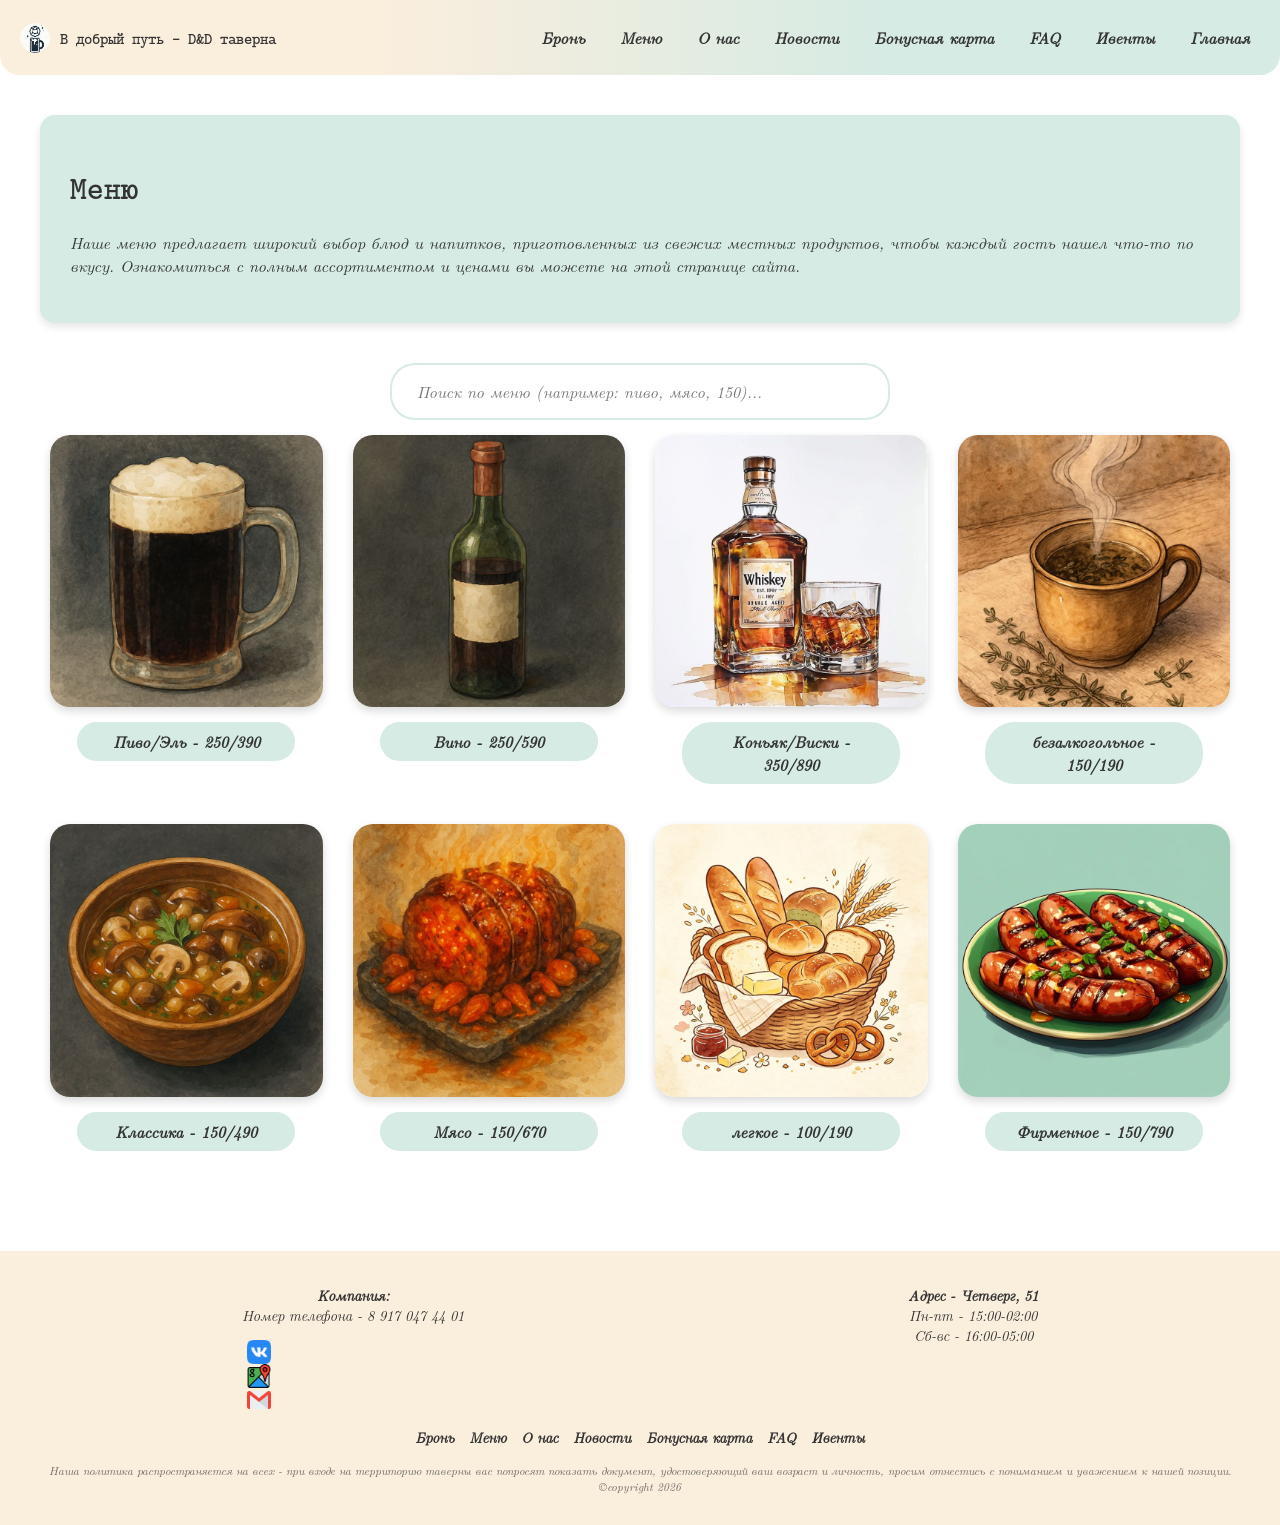
==== commit 2f77929c: "Update menu.html forget to add script connection" ====
--- a/menu.html
+++ b/menu.html
@@ -139,4 +139,6 @@
     </footer>
 
 </body>
+<script src="script.js"></script>
+</body>
 </html>
--- a/style.css
+++ b/style.css
@@ -171,6 +171,40 @@
 .menu-image img { width: 100%; height: 100%; object-fit: cover; transition: transform 0.3s; }
 .menu-item:hover .menu-image img { transform: scale(1.05); }
 .menu-label { background-color: #D5EBE4; color: #333; padding: 8px 20px; border-radius: 30px; font-weight: bold; width: 80%; box-sizing: border-box; }
+/* --- Поиск по меню --- */
+.menu-search-box {
+    margin: 25px 0 15px;
+    display: flex;
+    justify-content: center;
+}
+
+.menu-search-box input {
+    width: 100%;
+    max-width: 500px;
+    padding: 15px 25px;
+    border: 2px solid #D5EBE4;
+    border-radius: 25px;
+    font-size: 1em;
+    font-family: 'NewFontSSS', sans-serif;
+    background-color: #fff;
+    color: #333;
+    outline: none;
+    box-sizing: border-box;
+    transition: box-shadow 0.3s ease, border-color 0.3s ease;
+}
+
+.menu-search-box input:focus {
+    border-color: #45B980;
+    box-shadow: 0 0 0 3px rgba(69, 185, 128, 0.25);
+}
+
+.menu-empty-msg {
+    text-align: center;
+    font-size: 1.2em;
+    color: #555;
+    margin: 30px 0;
+}
+
 
 /* --- FAQ --- */
 .faq-list { display: flex; flex-direction: column; gap: 15px; margin-bottom: 40px; }
